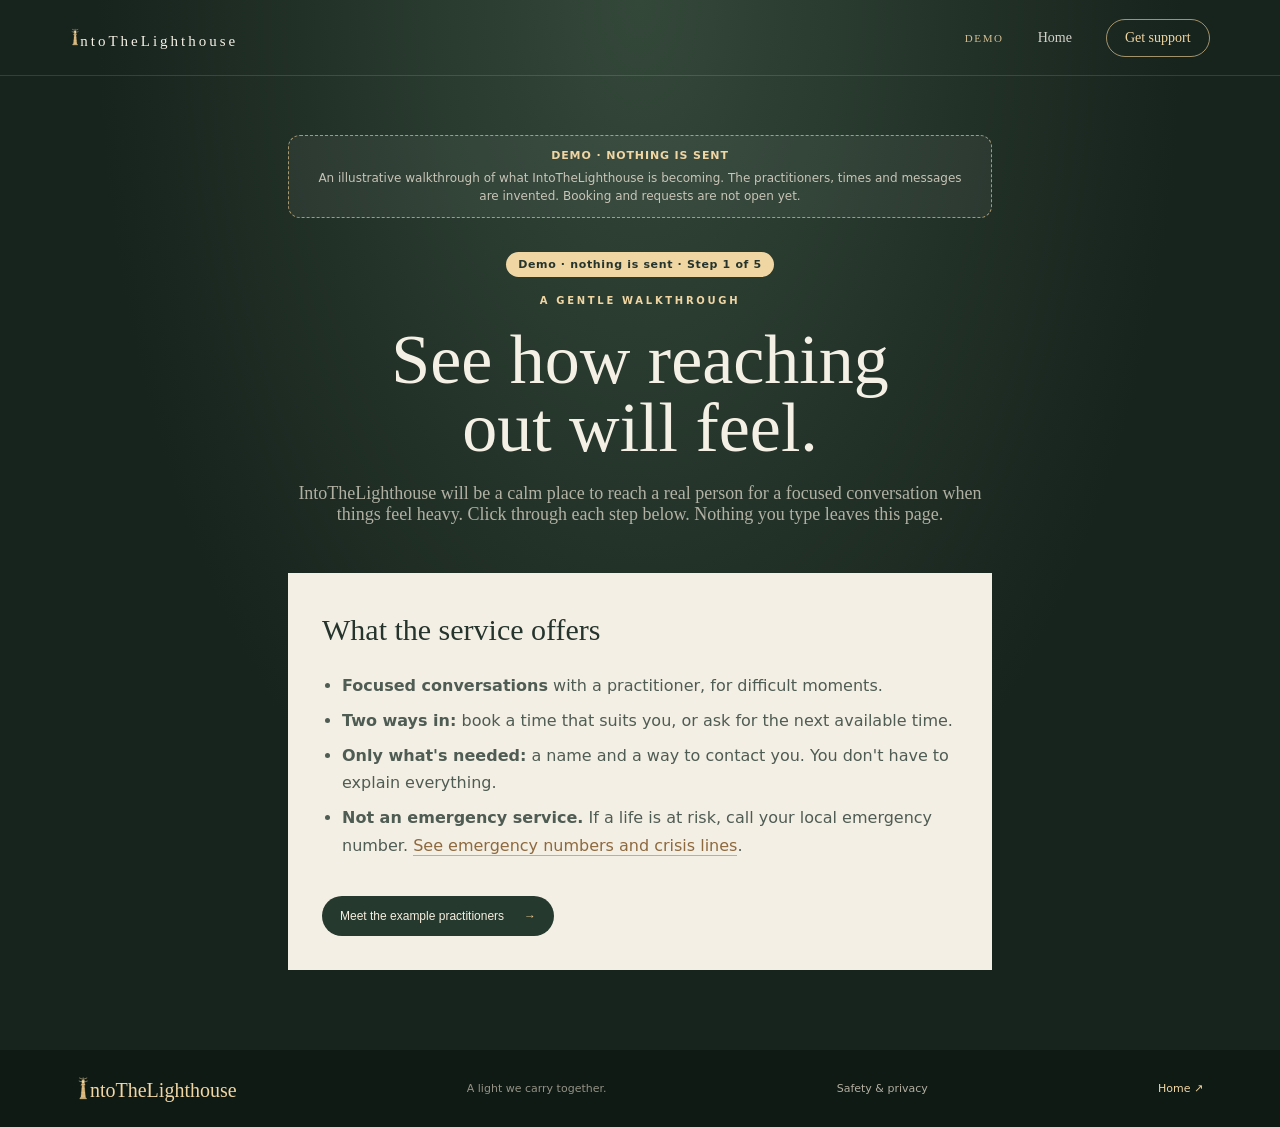
==== demo/index.html @ 725729c2 "Add clearly labelled demo walkthrough of the support journey at /demo/ A 5-step click-through (servi" ====
<!doctype html><html lang="en"><head><meta charset="utf-8"><meta name="viewport" content="width=device-width,initial-scale=1"><meta name="theme-color" content="#17231d"><meta name="robots" content="noindex, nofollow"><meta name="description" content="Demo walkthrough of the IntoTheLighthouse support journey. Fictional examples; nothing is sent."><title>Demo walkthrough — IntoTheLighthouse</title><link rel="stylesheet" href="../styles.css"><link rel="stylesheet" href="../support.css"><link rel="stylesheet" href="demo.css"></head><body class="support-page demo-page"><header class="topbar"><a class="ecosystem" href="../index.html" aria-label="IntoTheLighthouse"><span class="lighthouse-i" role="img" aria-label="I represented by a lighthouse"><svg viewBox="0 0 44 112" aria-hidden="true" focusable="false"><path class="light-rays" d="M21 8L3 1M23 8L41 1M22 5V0"/><path class="tower" d="M16 39H28L34 104H10L16 39Z"/><path class="tower-detail" d="M16 57H28M14 78H30M12 96H32"/><path class="gallery" d="M12 38H32L29 31H15L12 38Z"/><path class="lantern" d="M16 30V18H28V30M14 18H30L27 13H17L14 18Z"/><path class="lantern-glow" d="M12 21L1 17M32 21L43 17"/><path class="base" d="M7 105H37L40 110H4L7 105Z"/></svg></span><span class="brand-letters">ntoTheLighthouse</span></a><nav><a class="demo-nav-tag" href="#demo">Demo</a><a href="../index.html">Home</a><a class="active" href="../support.html">Get support</a></nav></header><main class="support-main single-panel demo-main" id="demo"><div class="demo-ribbon" role="note"><strong>Demo · nothing is sent</strong><span>An illustrative walkthrough of what IntoTheLighthouse is becoming. The practitioners, times and messages are invented. Booking and requests are not open yet.</span></div><section class="demo-step" data-step="welcome" aria-labelledby="s-welcome"><p class="demo-badge">Demo · nothing is sent · Step 1 of 5</p><p class="overline">A gentle walkthrough</p><h1 id="s-welcome">See how reaching<br>out will feel.</h1><p class="support-intro">IntoTheLighthouse will be a calm place to reach a real person for a focused conversation when things feel heavy. Click through each step below. Nothing you type leaves this page.</p><div class="setup-panel demo-card"><h2>What the service offers</h2><ul class="demo-points"><li><strong>Focused conversations</strong> with a practitioner, for difficult moments.</li><li><strong>Two ways in:</strong> book a time that suits you, or ask for the next available time.</li><li><strong>Only what's needed:</strong> a name and a way to contact you. You don't have to explain everything.</li><li><strong>Not an emergency service.</strong> If a life is at risk, call your local emergency number. <a href="../safety.html#emergency">See emergency numbers and crisis lines</a>.</li></ul><button class="choice-button" type="button" data-go="practitioners">Meet the example practitioners <span>→</span></button></div></section><section class="demo-step" data-step="practitioners" aria-labelledby="s-practitioners" hidden><p class="demo-badge">Demo · nothing is sent · Step 2 of 5</p><p class="overline">Meet the practitioners</p><h1 id="s-practitioners">Gentle people,<br>ready to listen.</h1><p class="support-intro">These are fictional examples to show how practitioners will be introduced. They are not real people.</p><div class="demo-people" id="demo-people"></div><div class="demo-nav"><button class="demo-back" type="button" data-go="welcome">← Back</button><button class="choice-button" type="button" data-go="choose">Continue <span>→</span></button></div></section><section class="demo-step" data-step="choose" aria-labelledby="s-choose" hidden><p class="demo-badge">Demo · nothing is sent · Step 3 of 5</p><p class="overline">You don't have to figure it all out</p><h1 id="s-choose">How would you like<br>to reach out?</h1><div class="choice-grid"><section class="choice-card"><span class="choice-symbol" aria-hidden="true">◷</span><p class="choice-kicker">PLAN A TIME</p><h2>Book a session</h2><p>Choose a practitioner and a time from their real availability. In this demo, the times are examples.</p><button class="choice-button" type="button" data-go="book">Try booking <span>→</span></button></section><section class="choice-card urgent"><span class="choice-symbol" aria-hidden="true">☼</span><p class="choice-kicker">NEED SUPPORT SOONER?</p><h2>Request the next available time</h2><p>Share the essentials, and the practitioners who are available will be told. In this demo, nothing is sent.</p><button class="choice-button" type="button" data-go="request">Try a request <span>→</span></button></section></div><div class="demo-nav"><button class="demo-back" type="button" data-go="practitioners">← Back</button></div></section><section class="demo-step" data-step="book" aria-labelledby="s-book" hidden><p class="demo-badge">Demo · nothing is sent · Step 4 of 5</p><p class="overline">Book a session (example)</p><h1 id="s-book">Find a time<br>to talk.</h1><form class="request-form demo-form" id="demo-book" novalidate><fieldset class="demo-fieldset"><legend>Who would you like to talk with?</legend><div class="demo-options" id="book-people"></div></fieldset><fieldset class="demo-fieldset"><legend>Example times <span>(invented for this demo)</span></legend><div class="demo-slots" id="book-slots"></div></fieldset><label for="book-name">Your first name</label><input id="book-name" autocomplete="off"><p class="form-note demo-error" id="book-error" role="alert"></p><button class="choice-button submit-button" type="submit">Preview my booking <span>→</span></button><p class="form-note">Demo · nothing is sent. When booking opens, times will come only from each practitioner's real calendar.</p></form><div class="demo-nav"><button class="demo-back" type="button" data-go="choose">← Back</button></div></section><section class="demo-step" data-step="request" aria-labelledby="s-request" hidden><p class="demo-badge">Demo · nothing is sent · Step 4 of 5</p><p class="overline">Request the earliest available support (example)</p><h1 id="s-request">You don't need<br>the perfect words.</h1><form class="request-form demo-form" id="demo-request" novalidate><label for="req-name">Your name</label><input id="req-name" autocomplete="off"><label for="req-method">How should we contact you?</label><select id="req-method"><option>Email</option><option>Phone</option></select><input id="req-contact" autocomplete="off" placeholder="An example email or phone number" aria-label="Contact detail"><label for="req-note">Anything you'd like the practitioner to know? <span>(optional)</span></label><textarea id="req-note" rows="3" placeholder="Share as much or as little as you like."></textarea><label class="consent"><input id="req-consent" type="checkbox"> I agree to be contacted about arranging a support session.</label><p class="form-note demo-error" id="req-error" role="alert"></p><button class="choice-button submit-button" type="submit">Preview my request <span>→</span></button><p class="form-note">Demo · nothing is sent. Please don't type real personal details here.</p></form><div class="demo-nav"><button class="demo-back" type="button" data-go="choose">← Back</button></div></section><section class="demo-step" data-step="done" aria-labelledby="s-done" hidden><p class="demo-badge">Demo · nothing is sent · Step 5 of 5</p><p class="overline">What would happen next</p><h1 id="s-done">Thank you for<br>reaching out.</h1><div class="setup-panel demo-card"><p class="demo-summary" id="demo-summary"></p><h2>In the real service</h2><ol class="demo-points" id="demo-next"></ol><p class="demo-sent"><strong>Demo · nothing is sent.</strong> Nothing was stored or sent, and what you typed has been cleared.</p><div class="demo-nav center"><button class="choice-button" type="button" data-restart>Start the walkthrough again <span>↺</span></button></div></div></section></main><footer><a class="footer-brand" href="../index.html" aria-label="IntoTheLighthouse"><span class="lighthouse-i" role="img" aria-label="I represented by a lighthouse"><svg viewBox="0 0 44 112" aria-hidden="true" focusable="false"><path class="light-rays" d="M21 8L3 1M23 8L41 1M22 5V0"/><path class="tower" d="M16 39H28L34 104H10L16 39Z"/><path class="tower-detail" d="M16 57H28M14 78H30M12 96H32"/><path class="gallery" d="M12 38H32L29 31H15L12 38Z"/><path class="lantern" d="M16 30V18H28V30M14 18H30L27 13H17L14 18Z"/><path class="lantern-glow" d="M12 21L1 17M32 21L43 17"/><path class="base" d="M7 105H37L40 110H4L7 105Z"/></svg></span>ntoTheLighthouse</a><span>A light we carry together.</span><a class="footer-safety" href="../safety.html">Safety &amp; privacy</a><a href="../index.html">Home ↗</a></footer><script src="demo.js"></script></body></html>
---- styles.css ----
:root{--night:#17231d;--night2:#202f27;--cream:#f5f0e5;--gold:#d9b477;--gold2:#f0d6a3;--ink:#25342d;--muted:#6d776e}*{box-sizing:border-box}html{scroll-behavior:smooth}body{margin:0;background:var(--night);color:var(--cream);font-family:"DM Sans",sans-serif}a{color:inherit;text-decoration:none}.topbar{height:76px;position:absolute;z-index:10;inset:0 0 auto;display:flex;align-items:center;justify-content:space-between;padding:0 5.5vw;border-bottom:1px solid #ffffff20}.ecosystem{display:flex;align-items:center;gap:12px;font:500 15px "Cormorant Garamond",serif;letter-spacing:.2em}.sun-mark{font-size:28px;color:var(--gold)}nav{display:flex;align-items:center;gap:34px;font:14px "Cormorant Garamond",serif}nav a{opacity:.85}nav a:hover,nav .active{color:var(--gold2);opacity:1}nav a:last-child{border:1px solid #e7c991aa;border-radius:30px;padding:10px 18px}nav a span{margin-left:8px}.hero{min-height:760px;height:100svh;max-height:980px;position:relative;display:grid;place-items:center;overflow:hidden;background:radial-gradient(ellipse at 66% 28%,#b77e4a 0,#52604d 24%,#26392e 52%,#17231d 80%)}.landscape{position:absolute;inset:0;overflow:hidden;background:linear-gradient(180deg,#6b7370 0%,#c18e62 30%,#435246 58%,#18271f 100%)}.sun{position:absolute;width:190px;height:190px;border-radius:50%;right:19%;top:13%;background:radial-gradient(circle,#fff2c7 0,#f6c879 13%,#e5a65e55 43%,transparent 72%);filter:blur(2px);box-shadow:0 0 100px 45px #efb96b55}.mountain{position:absolute;left:-5%;width:115%;height:55%;bottom:20%;clip-path:polygon(0 70%,12% 42%,20% 56%,35% 20%,47% 53%,61% 15%,72% 48%,85% 24%,100% 61%,100% 100%,0 100%)}.mountain-back{background:linear-gradient(140deg,#4e5b50,#8c795f 48%,#314338);opacity:.9}.mountain-front{bottom:12%;height:48%;clip-path:polygon(0 50%,14% 26%,28% 57%,43% 19%,56% 53%,72% 12%,87% 48%,100% 30%,100% 100%,0 100%);background:linear-gradient(150deg,#35483b,#1c3027 70%)}.mist{position:absolute;inset:43% 0 16%;background:linear-gradient(180deg,transparent,#e7d0a322 20%,#d5d0b31c 50%,transparent);filter:blur(18px)}.forest{position:absolute;bottom:0;left:0;right:0;height:29%;background:linear-gradient(0deg,#111d17 0%,#1c3024dd 62%,transparent);clip-path:polygon(0 33%,3% 10%,5% 40%,8% 4%,11% 42%,14% 13%,18% 44%,21% 6%,24% 42%,27% 16%,31% 45%,35% 8%,39% 40%,43% 15%,47% 48%,52% 8%,56% 43%,60% 11%,64% 48%,69% 5%,73% 40%,77% 12%,81% 45%,85% 6%,89% 43%,93% 14%,97% 42%,100% 10%,100% 100%,0 100%)}.hero-shade{position:absolute;inset:0;background:linear-gradient(90deg,#121d19b8,#17231d65 48%,#17231d36),linear-gradient(0deg,#111d17 0%,transparent 28%,#17231d22 100%)}.hero-content{position:relative;z-index:2;text-align:center;width:min(700px,88vw);padding:100px 0 70px}.hope-emblem{height:110px;display:flex;align-items:center;justify-content:center;position:relative;color:var(--gold2);margin-bottom:6px}.emblem-rays{font-size:80px;text-shadow:0 0 28px #f8d69b}.emblem-hands{position:absolute;top:58px;font-size:68px;transform:rotate(180deg);font-family:serif;text-shadow:0 0 20px #f8d69b}.overline{text-transform:uppercase;letter-spacing:.27em;font-size:10px;color:var(--gold2);font-weight:600}.hero h1{font:500 clamp(64px,10vw,112px)/.9 "Cormorant Garamond",serif;letter-spacing:.09em;margin:18px 0 10px;text-shadow:0 3px 30px #1118}.tagline{font:italic clamp(18px,2.6vw,27px) "Cormorant Garamond",serif;color:#f2e8d4;margin:0}.ornament{display:flex;align-items:center;justify-content:center;gap:13px;color:var(--gold2);margin:22px auto;font-size:19px}.ornament span{height:1px;width:110px;background:linear-gradient(90deg,transparent,var(--gold))}.ornament span:last-child{transform:rotate(180deg)}.intro{max-width:480px;margin:0 auto;color:#f7f1e7e8;font:16px/1.8 "Cormorant Garamond",serif}.primary-button{display:inline-flex;align-items:center;gap:28px;margin-top:27px;padding:15px 30px;border:1px solid #ffe0a3;border-radius:40px;background:linear-gradient(120deg,#d79a4c,#a86b2d);box-shadow:0 0 28px #e5a84d88,inset 0 1px #fff8;color:#fff9ed;font:600 15px "Cormorant Garamond",serif;transition:transform .2s,box-shadow .2s}.primary-button:hover{transform:translateY(-2px);box-shadow:0 0 38px #e5a84dbb}.primary-button span{font-family:sans-serif}.gentle-note{margin:16px 0 0;color:#eee5d1a8;font:italic 13px "Cormorant Garamond",serif}.hero-foot{position:absolute;bottom:25px;left:5.5vw;right:5.5vw;display:flex;justify-content:space-between;color:#f2e8d477;font-size:8px;letter-spacing:.25em}.essentials{background:var(--night);display:grid;grid-template-columns:repeat(4,1fr);padding:58px 7vw 68px;gap:32px}.principle{text-align:center;padding:0 16px;border-right:1px solid #e4c58b38}.principle:last-child{border:0}.principle-icon{color:var(--gold);font-size:30px}.principle h2{font:500 15px "Cormorant Garamond",serif;letter-spacing:.14em;text-transform:uppercase;margin:12px 0}.principle p{font:14px/1.6 "Cormorant Garamond",serif;color:#e9e3d4b8;max-width:230px;margin:auto}.closing{text-align:center;background:linear-gradient(180deg,#f0ebdf,#e7e0d1);color:var(--ink);padding:90px 20px 100px}.closing .overline{color:#9c7847}.closing h2{font:500 clamp(38px,5vw,60px)/1.05 "Cormorant Garamond",serif;margin:18px 0 26px}.text-link{display:inline-block;color:#8d693e;border-bottom:1px solid #b18a56;padding:0 0 9px;font:600 13px "DM Sans",sans-serif}.text-link span{margin-left:14px}footer{display:flex;align-items:center;justify-content:space-between;padding:27px 6vw;background:#101a15;color:#d8d0c0a8;font-size:11px}footer .footer-brand{font:500 20px "Cormorant Garamond",serif;letter-spacing:.18em;color:var(--gold2)}footer a:last-child{color:var(--gold2)}@media(max-width:700px){.topbar{height:68px;padding:0 5vw}.ecosystem{font-size:12px}nav{gap:14px;font-size:12px}nav a:nth-child(2){display:none}nav a:last-child{padding:9px 13px}.hero{min-height:720px}.hero-content{padding-top:95px}.hero h1{font-size:68px}.tagline{font-size:19px}.intro{font-size:15px;max-width:360px}.hero-foot{font-size:7px;letter-spacing:.13em;bottom:17px}.hero-foot span:last-child{display:none}.essentials{grid-template-columns:repeat(2,1fr);padding:42px 5vw;gap:30px 10px}.principle{border:0;padding:0 8px}.principle:nth-child(odd){border-right:1px solid #e4c58b38}.principle p{font-size:13px}footer{gap:14px;flex-wrap:wrap}footer>span{order:3;width:100%}}@media(prefers-reduced-motion:reduce){html{scroll-behavior:auto}*{transition:none!important}}
/* The "I" of IntoTheLighthouse is a lighthouse: the letter becomes the brand's beacon. */
.itl-wordmark{display:flex;align-items:center;justify-content:center;gap:.015em;white-space:nowrap}
/* "IntoTheLighthouse" is longer than the old wordmark: scale it to fit the hero on every screen width. */
.hero .itl-wordmark{font-size:clamp(30px,9.4vw,76px)}
.lighthouse-i{display:inline-flex;align-items:center;justify-content:center;width:.36em;height:1.02em;margin:0 .025em;vertical-align:middle;transform:translateY(-.025em)}
.lighthouse-i svg{display:block;width:100%;height:100%;overflow:visible}
.lighthouse-i .tower{fill:#d9b477;stroke:#f0d6a3;stroke-width:1.2}
.lighthouse-i .tower-detail,.lighthouse-i .gallery,.lighthouse-i .lantern,.lighthouse-i .base{fill:none;stroke:#f0d6a3;stroke-width:1.8;stroke-linecap:round;stroke-linejoin:round}
.lighthouse-i .gallery,.lighthouse-i .base{fill:#d9b477}
.lighthouse-i .light-rays,.lighthouse-i .lantern-glow{fill:none;stroke:#f0d6a3;stroke-width:1.5;stroke-linecap:round;filter:drop-shadow(0 0 3px #f0d6a3)}
.lighthouse-i .lantern{fill:#f5d99f}
.footer-brand .lighthouse-i{height:1.2em;width:.4em}
@media(max-width:700px){.hero .itl-wordmark{font-size:9.4vw}.lighthouse-i{width:.36em}}

/* Compact header wordmark: lighthouse I slightly taller, with its base aligned to the lettering. */
.ecosystem{align-items:flex-end;gap:.015em;line-height:1}
.ecosystem .lighthouse-i{width:.42em;height:1.55em;margin:0 .015em -.015em;flex:0 0 auto}
.ecosystem .lighthouse-i svg{width:100%;height:100%;overflow:visible}

/* Unified IntoTheLighthouse header symbol across every page: balanced spacing around the lighthouse I. */
.ecosystem{gap:0;letter-spacing:0;align-items:flex-end;line-height:1}
.ecosystem .brand-letters{letter-spacing:.2em}
.ecosystem .lighthouse-i{width:.42em;height:1.55em;margin:0 .12em -.015em;flex:0 0 auto}
.ecosystem .lighthouse-i svg{display:block;width:100%;height:100%;overflow:visible}
@media(max-width:700px){.ecosystem .lighthouse-i{height:1.55em;width:.42em;margin-left:.12em;margin-right:.12em}}


/* A calm, expandable explanation of the IntoTheLighthouse connection experience. */
.what-to-expect{background:linear-gradient(180deg,#203128 0%,#19271f 100%);padding:76px 8vw 82px;text-align:center;border-top:1px solid #d9b47718;border-bottom:1px solid #d9b47718}
.what-to-expect>.overline{margin:0 0 12px}
.what-to-expect>h2{font:500 clamp(34px,4.5vw,48px)/1.08 "Cormorant Garamond",serif;color:var(--cream);margin:0 0 30px}
.connection-accordion{max-width:900px;margin:0 auto;text-align:left;border:1px solid #d9b47755;border-radius:18px;background:linear-gradient(120deg,#f5f0e509,#d9b47708);box-shadow:0 18px 55px #08120d35;overflow:hidden;transition:border-color .25s,background .25s}
.connection-accordion[open]{border-color:#d9b4779c;background:linear-gradient(120deg,#f5f0e510,#d9b4770d)}
.connection-accordion summary{list-style:none;cursor:pointer;display:flex;align-items:center;gap:20px;padding:23px 26px;min-height:94px;outline:none}
.connection-accordion summary::-webkit-details-marker{display:none}
.connection-accordion summary:focus-visible{outline:2px solid var(--gold2);outline-offset:-5px;border-radius:16px}
.accordion-symbol{width:44px;height:44px;flex:0 0 44px;border:1px solid #d9b47770;border-radius:50%;display:grid;place-items:center;color:var(--gold2);font-size:22px;background:#d9b47710}
.accordion-label{display:grid;gap:5px;flex:1}
.accordion-label strong{font:500 22px "Cormorant Garamond",serif;color:#f4ead7}
.accordion-label small{font:12px/1.5 "DM Sans",sans-serif;color:#e9e3d4a8}
.accordion-toggle{width:34px;height:34px;flex:0 0 34px;border:1px solid #d9b47765;border-radius:50%;display:grid;place-items:center;position:relative;transition:transform .3s,background .3s}
.accordion-toggle span{position:absolute;width:12px;height:1px;background:var(--gold2);transition:transform .3s}
.accordion-toggle span:last-child{transform:rotate(90deg)}
.connection-accordion[open] .accordion-toggle{transform:rotate(180deg);background:#d9b47718}
.connection-accordion[open] .accordion-toggle span:last-child{transform:rotate(0)}
.accordion-content{padding:0 27px 26px;animation:accordion-reveal .35s ease both}
@keyframes accordion-reveal{from{opacity:0;transform:translateY(-7px)}to{opacity:1;transform:translateY(0)}}
.expect-grid{display:grid;grid-template-columns:repeat(3,minmax(0,1fr));gap:0;border-top:1px solid #d9b47735;padding-top:26px}
.expect-grid>div{padding:8px 24px 12px;border-right:1px solid #d9b47730}
.expect-grid>div:first-child{padding-left:0}
.expect-grid>div:last-child{border:0;padding-right:0}
.expect-grid>div>span{font:italic 19px "Cormorant Garamond",serif;color:var(--gold)}
.expect-grid h3{font:500 21px/1.1 "Cormorant Garamond",serif;color:#f1e6d2;margin:13px 0 9px}
.expect-grid p{font:13px/1.75 "DM Sans",sans-serif;color:#e9e3d4b8;margin:0}
.expect-note{max-width:690px;margin:23px auto 0;padding:15px 18px;border-left:2px solid #d9b47780;background:#d9b4770a;text-align:left;color:#e9e3d49c;font:12px/1.7 "DM Sans",sans-serif}
@media(max-width:700px){.what-to-expect{padding:58px 5vw 62px}.what-to-expect>h2{margin-bottom:23px}.connection-accordion summary{gap:13px;padding:18px 16px;min-height:84px}.accordion-symbol{width:38px;height:38px;flex-basis:38px}.accordion-label strong{font-size:19px}.accordion-label small{font-size:11px}.accordion-content{padding:0 17px 19px}.expect-grid{grid-template-columns:1fr;gap:0;padding-top:13px}.expect-grid>div,.expect-grid>div:first-child,.expect-grid>div:last-child{padding:17px 2px;border-right:0;border-bottom:1px solid #d9b47730}.expect-grid>div:last-child{border-bottom:0}.expect-grid h3{margin:7px 0}.expect-note{margin-top:14px;padding:12px;font-size:11px}}
@media(prefers-reduced-motion:reduce){.connection-accordion,.accordion-toggle,.accordion-toggle span{transition:none}.accordion-content{animation:none}}


/* A quieter, human-first practitioner introduction. */
.practitioner-directory{background:#f1ecdf;color:#25342d;padding:78px 8vw 62px}
.practitioner-profile{max-width:980px;margin:0 auto;display:grid;grid-template-columns:minmax(0,1.03fr) minmax(280px,.97fr);align-items:center;gap:clamp(34px,6vw,76px)}
.practitioner-gallery{min-width:0}
.gallery-frame{position:relative;aspect-ratio:4/4.5;max-height:520px;overflow:hidden;border-radius:4px 90px 4px 4px;background:#d9d2c2;box-shadow:0 18px 50px #27382c1c}
.gallery-image{position:absolute;inset:0;width:100%;height:100%;object-fit:cover;object-position:center 38%;opacity:0;transform:scale(1.025);transition:opacity .55s ease,transform 1.1s ease}
.gallery-image.is-active{opacity:1;transform:scale(1)}
.gallery-arrow{position:absolute;top:50%;transform:translateY(-50%);width:38px;height:38px;border:1px solid #fff9;background:#17231d75;color:#fff;border-radius:50%;font:28px/1 "Cormorant Garamond",serif;display:grid;place-items:center;cursor:pointer;backdrop-filter:blur(8px);transition:background .2s}
.gallery-arrow:hover{background:#17231dd9}
.gallery-prev{left:14px}.gallery-next{right:14px}
.gallery-dots{position:absolute;left:0;right:0;bottom:17px;display:flex;justify-content:center;gap:8px}
.gallery-dot{width:7px;height:7px;padding:0;border:1px solid #fff;background:#ffffff70;border-radius:50%;cursor:pointer;transition:width .25s,background .25s}
.gallery-dot.is-active{width:22px;border-radius:8px;background:#fff}
.practitioner-intro{padding:10px 0}
.practitioner-intro .overline{color:#9b784b;margin:0 0 12px}
.practitioner-intro h2{font:500 clamp(38px,4.5vw,54px)/1 "Cormorant Garamond",serif;color:#25342d;margin:0 0 8px}
.practitioner-caption{font:italic 18px "Cormorant Garamond",serif;color:#9b784b;margin:0 0 24px}
.practitioner-intro .practitioner-bio{max-width:390px;font:15px/1.85 "DM Sans",sans-serif;color:#58645b;margin:0 0 27px}
.practitioner-intro .profile-book-button{display:inline-flex;align-items:center;gap:24px;padding:13px 22px;border-radius:30px;background:#263b30;color:#f8f1e4;font:600 13px "DM Sans",sans-serif;transition:background .2s,transform .2s}
.practitioner-intro .profile-book-button:hover{background:#3b5746;transform:translateY(-2px)}
.practitioner-intro .profile-link{display:block;width:max-content;margin-top:17px;color:#8b704b;font:13px "DM Sans",sans-serif;border-bottom:1px solid #bda77e;padding-bottom:5px}
.practitioner-intro .profile-link span{margin-left:8px}
.practitioner-directory .directory-next{max-width:980px;margin:36px auto 0;padding:20px 0 0;border-top:1px solid #25342d20;display:flex;align-items:center;justify-content:space-between;gap:20px}
.practitioner-directory .directory-next p{margin:0;color:#72796f;font:italic 17px "Cormorant Garamond",serif}
.practitioner-directory .next-button{display:inline-flex;align-items:center;gap:12px;padding:10px 0;color:#536b5a;font:600 12px "DM Sans",sans-serif;border-bottom:1px solid #a9b09f}
@media(max-width:720px){.practitioner-directory{padding:56px 6vw 44px}.practitioner-profile{grid-template-columns:1fr;gap:25px;max-width:480px}.gallery-frame{aspect-ratio:4/4.1;max-height:470px;border-top-right-radius:68px}.practitioner-intro{padding:0 2px}.practitioner-intro h2{font-size:43px}.practitioner-intro .practitioner-bio{font-size:14px;margin-bottom:22px}.practitioner-directory .directory-next{max-width:480px;margin-top:29px;align-items:flex-start;flex-direction:column;gap:10px}.practitioner-directory .directory-next p{font-size:16px}}
@media(prefers-reduced-motion:reduce){.gallery-image,.gallery-arrow,.gallery-dot{transition:none}}

/* Footer wordmark: balance the lighthouse between HOPE and UM. */
footer .footer-brand{
  display:inline-flex;
  align-items:flex-end;
  gap:0;
  letter-spacing:0;
  line-height:1;
  white-space:nowrap;
}
footer .footer-brand .lighthouse-i{
  width:.42em;
  height:1.2em;
  margin:0 .12em -.02em;
  flex:0 0 auto;
}
footer .footer-brand .lighthouse-i svg{
  display:block;
  width:100%;
  height:100%;
}

/* Footer link to the Safety, care and privacy page (on every page). */
footer .footer-safety{color:#d8d0c0d0}
footer .footer-safety:hover{color:var(--gold2)}
---- support.css ----
.support-page{min-height:100vh;background:radial-gradient(ellipse at 50% 0%,#34483a,#17231d 60%)}.support-main{max-width:1000px;margin:auto;padding:135px 28px 80px;min-height:calc(100vh - 130px)}.back-link{display:inline-block;color:#e5d6b7a8;font-size:12px;margin-bottom:52px}.support-main>.overline{text-align:center}.support-main>h1{text-align:center;font:500 clamp(44px,7vw,76px)/.98 "Cormorant Garamond",serif;margin:20px 0}.support-intro{text-align:center;color:#e9e2d3b8;font:18px "Cormorant Garamond",serif;margin-bottom:48px}.choice-grid{display:grid;grid-template-columns:1fr 1fr;gap:22px}.choice-card{background:#f4efe4;color:#25342d;padding:34px;min-height:340px;display:flex;flex-direction:column;align-items:flex-start;border:1px solid #e4c58b66}.choice-card.urgent{background:#e8e0d0}.choice-symbol{font-size:30px;color:#a27a43}.choice-kicker{font-size:9px;letter-spacing:.2em;color:#99774b;margin:17px 0 8px}.choice-card h2{font:500 32px "Cormorant Garamond",serif;margin:0 0 12px}.choice-card>p:not(.choice-kicker){font:15px/1.7 "Cormorant Garamond",serif;color:#68736a;margin:0 0 25px}.choice-button{margin-top:auto;display:inline-flex;gap:20px;align-items:center;background:#26392e;color:#f6efdf;padding:13px 18px;border:0;border-radius:30px;font-size:12px;cursor:pointer}.choice-button span{color:#e6c58d}.safety-note{max-width:740px;margin:35px auto 0;text-align:center;color:#e9e2d39c;font-size:11px;line-height:1.7}.safety-note strong{color:#e9d2a7}.single-panel{max-width:760px}.setup-panel{background:#f4efe4;color:#25342d;padding:34px;text-align:center}.setup-panel h2{font:500 30px "Cormorant Garamond",serif}.setup-panel p{color:#68736a;line-height:1.7}.setup-panel .choice-button{margin-top:15px}.request-form{background:#f4efe4;color:#25342d;padding:32px;display:flex;flex-direction:column;gap:10px}.request-form label{font-size:12px;font-weight:600;margin-top:8px}.request-form label span{font-weight:400;color:#849087}.request-form input:not([type=checkbox]),.request-form select,.request-form textarea{width:100%;border:1px solid #d8d2c5;background:#fffdf8;padding:12px;font:14px "DM Sans",sans-serif;color:#25342d;border-radius:2px}.request-form textarea{resize:vertical}.request-form .consent{display:flex;align-items:flex-start;gap:9px;font-weight:400;line-height:1.5}.submit-button{align-self:flex-start;margin-top:10px;font-family:inherit}.form-note{font-size:11px;line-height:1.6;color:#758078;margin:8px 0 0}.form-warning{color:#8c4e34;font-weight:600}@media(max-width:650px){.support-main{padding:110px 20px 55px}.back-link{margin-bottom:38px}.choice-grid{grid-template-columns:1fr}.choice-card{min-height:300px;padding:28px}.support-intro{font-size:16px}.request-form{padding:22px}}
/* Human introduction and clear expectations */
.practitioner-section{display:grid;grid-template-columns:1.25fr .75fr;gap:8vw;align-items:center;padding:100px max(7vw,24px);background:#f2ecdf;color:#26372e}
.practitioner-copy{max-width:680px}
.practitioner-copy .overline,.what-to-expect .overline{color:#987448}
.practitioner-copy h2,.what-to-expect h2{font:500 clamp(38px,5vw,58px)/1.05 "Cormorant Garamond",serif;margin:18px 0 24px}
.practitioner-copy p:not(.overline){font:17px/1.8 "Cormorant Garamond",serif;color:#59665d}
.practitioner-copy .text-link{margin-top:14px}
.practitioner-aside{min-height:300px;padding:42px;display:flex;flex-direction:column;justify-content:center;text-align:center;background:linear-gradient(145deg,#dcd2bd,#e9e1d1);border:1px solid #c8b58e}
.aside-mark{font:44px "Cormorant Garamond",serif;color:#a27a43}
.aside-quote{font:italic 29px/1.35 "Cormorant Garamond",serif;color:#35463b}
.aside-caption{font-size:9px;letter-spacing:.2em;color:#8a704d}
.what-to-expect{padding:88px 7vw 92px;background:#1d2c23;color:#f4eee2;text-align:center}
.what-to-expect h2{margin-bottom:48px}
.expect-grid{display:grid;grid-template-columns:repeat(3,1fr);gap:38px;text-align:left;max-width:1120px;margin:auto}
.expect-grid>div{border-top:1px solid #d8b77c66;padding-top:20px}
.expect-grid span{font-size:11px;color:#d9b477;letter-spacing:.15em}
.expect-grid h3{font:500 25px "Cormorant Garamond",serif;margin:15px 0 10px}
.expect-grid p,.expect-note{font:15px/1.7 "Cormorant Garamond",serif;color:#e8e0d0b8}
.expect-note{max-width:760px;margin:42px auto 0;font-size:13px}
.support-reassurance{display:flex;align-items:center;gap:18px;max-width:760px;margin:30px auto 0;padding:20px 24px;border:1px solid #d9b47755;background:#ffffff09;color:#e9e2d3c9}
.support-reassurance>span{font-size:25px;color:#d9b477}
.support-reassurance p{font:15px/1.65 "Cormorant Garamond",serif;margin:0}
.support-reassurance strong{color:#f0d6a3;font-weight:600}
@media(max-width:700px){.practitioner-section{grid-template-columns:1fr;padding:66px 7vw;gap:30px}.practitioner-aside{min-height:220px;padding:28px}.aside-quote{font-size:25px}.what-to-expect{padding:65px 7vw}.expect-grid{grid-template-columns:1fr;gap:24px}.expect-grid>div{padding-top:15px}}

/* Simple practitioner directory */
.practitioner-directory{background:#f2ecdf;color:#26372e;padding:88px max(7vw,24px) 76px}
.directory-heading{text-align:center;max-width:650px;margin:0 auto 42px}
.directory-heading .overline{color:#987448}
.directory-heading h2{font:500 clamp(38px,5vw,56px)/1.04 "Cormorant Garamond",serif;margin:17px 0}
.directory-heading>p:last-child{font:17px/1.65 "Cormorant Garamond",serif;color:#657067;margin:0}
.practitioner-list{max-width:940px;margin:0 auto}
.practitioner-card{display:grid;grid-template-columns:88px minmax(0,1fr) auto;gap:25px;align-items:center;padding:28px 30px;background:#fbf8f0;border:1px solid #ded5c3}
.practitioner-avatar{width:78px;height:78px;border-radius:50%;display:grid;place-items:center;background:#d9c9aa;color:#39483d;font:500 27px "Cormorant Garamond",serif;border:1px solid #c7b58e}
.practitioner-name-row{display:flex;align-items:center;gap:12px;flex-wrap:wrap}
.practitioner-name-row h3{font:500 27px "Cormorant Garamond",serif;margin:0}
.practitioner-status{font-size:9px;letter-spacing:.1em;text-transform:uppercase;color:#8b7049;border:1px solid #d8c7a5;padding:5px 8px}
.practitioner-role{font-size:10px;letter-spacing:.08em;text-transform:uppercase;color:#8b785b;margin:8px 0}
.practitioner-bio{font:15px/1.55 "Cormorant Garamond",serif;color:#68736a;margin:0 0 8px;max-width:570px}
.profile-link{font-size:11px;color:#8d693e;border-bottom:1px solid #c9ad7d;padding-bottom:3px}
.profile-link span{margin-left:7px}
.practitioner-actions{align-self:center}
.profile-book-button,.next-button{display:inline-flex;align-items:center;justify-content:center;gap:15px;background:#26392e;color:#f6efdf;padding:13px 17px;border-radius:28px;font-size:11px;white-space:nowrap}
.profile-book-button span,.next-button span{color:#e6c58d}
.directory-next{max-width:940px;margin:16px auto 0;padding:20px 24px;background:#e7dfd0;display:flex;align-items:center;justify-content:space-between;gap:20px}
.directory-next>div{display:flex;align-items:center;gap:14px}
.next-icon{font-size:26px;color:#a27a43}
.directory-next h3{font:500 20px "Cormorant Garamond",serif;margin:0 0 3px}
.directory-next p{font:13px "Cormorant Garamond",serif;color:#68736a;margin:0}
.directory-note{max-width:940px;margin:19px auto 0;text-align:center;font-size:10px;line-height:1.6;color:#777e73}
@media(max-width:760px){.practitioner-directory{padding:65px 6vw}.practitioner-card{grid-template-columns:62px minmax(0,1fr);gap:16px;padding:20px}.practitioner-avatar{width:58px;height:58px;font-size:22px}.practitioner-name-row h3{font-size:23px}.practitioner-actions{grid-column:1/-1}.profile-book-button{width:100%}.directory-next{align-items:stretch;flex-direction:column;padding:20px}.next-button{width:100%}}

/* Safety, care and privacy page: calm cream cards, same palette as the support pages. */
.safety-contents{display:flex;flex-wrap:wrap;justify-content:center;gap:8px 10px;margin:0 auto 34px;font:13px "DM Sans",sans-serif}
.safety-contents a{display:inline-block!important;opacity:1;border:1px solid #e7c99166;border-radius:30px;padding:8px 14px;color:#e9e2d3d0}
.safety-contents a:hover{color:#f0d6a3;border-color:#e7c991}
.safety-contents a:last-child{padding:8px 14px}
.safety-card{background:#f4efe4;color:#25342d;padding:32px 34px;margin-bottom:18px;border:1px solid #e4c58b66;scroll-margin-top:24px}
.safety-card.urgent-card{background:#e8e0d0;border-color:#c99a5a}
.safety-card h2{font:500 30px/1.15 "Cormorant Garamond",serif;margin:12px 0 12px}
.safety-card p{font:17px/1.7 "Cormorant Garamond",serif;color:#4f5c53;margin:0 0 12px}
.safety-card p:last-child{margin-bottom:0}
.safety-card strong{color:#25342d}
.safety-card a,.safety-note a,.form-note a,.request-form .consent a{color:#8d693e;border-bottom:1px solid #c9ad7d}
.safety-note a{color:#f0d6a3;border-color:#f0d6a377}
.resource-list{list-style:none;margin:18px 0 0;padding:0;border-top:1px solid #d8cdb7}
.resource-list li{display:flex;justify-content:space-between;align-items:baseline;gap:18px;padding:12px 0;border-bottom:1px solid #d8cdb7;font-size:14px}
.resource-list li strong{font-weight:600;flex:0 0 auto}
.resource-list li span{text-align:right;color:#3c4a41}
@media(max-width:650px){.safety-card{padding:24px 22px}.safety-card h2{font-size:26px}.resource-list li{flex-direction:column;gap:3px}.resource-list li span{text-align:left}}
.resource-subhead{font:600 11px "DM Sans",sans-serif;letter-spacing:.14em;text-transform:uppercase;color:#99774b;margin:26px 0 0}
/* Safety sections as calm dropdowns: tap a heading to open it. Emergency help starts open. */
details.safety-card{padding:0}
.safety-card summary{list-style:none;cursor:pointer;display:flex;align-items:center;gap:16px;padding:24px 30px}
.safety-card summary::-webkit-details-marker{display:none}
.safety-card summary:focus-visible{outline:2px solid #a27a43;outline-offset:-4px}
.safety-card summary .choice-symbol{font-size:24px;flex:0 0 auto}
.safety-card summary h2{margin:0;flex:1}
.safety-toggle{flex:0 0 auto;width:34px;height:34px;display:grid;place-items:center;border:1px solid #c9ad7d;border-radius:50%;color:#8d693e;font-size:16px;line-height:1}
.safety-card[open] .safety-toggle{transform:rotate(180deg);background:#d9b47722}
.safety-body{padding:0 30px 28px}
@media(max-width:650px){.safety-card summary{padding:20px 20px;gap:12px}.safety-card summary h2{font-size:23px}.safety-body{padding:0 20px 22px}}
@media(prefers-reduced-motion:no-preference){.safety-toggle{transition:transform .2s}}

/* Practitioner desk: sign-in, one-tap availability, recent requests. */
.practitioner-panel{margin-bottom:18px}
#signed-in{display:flex;flex-direction:column;gap:18px;align-items:center}
#signed-in[hidden],.practitioner-panel[hidden]{display:none}
#signed-in>.setup-panel{width:100%}
.practitioner-signin{background:none;padding:0;text-align:left;max-width:420px;margin:18px auto 0}
.availability-toggle{display:inline-flex;align-items:center;gap:14px;margin:8px auto 4px;padding:18px 34px;border-radius:40px;border:2px solid #b7a27e;background:#fffdf8;color:#4f5c53;font:600 20px "Cormorant Garamond",serif;cursor:pointer;min-width:250px;justify-content:center}
.availability-toggle[aria-pressed="true"]{background:#26392e;border-color:#26392e;color:#f6efdf}
.availability-toggle:focus-visible{outline:3px solid #a27a43;outline-offset:3px}
.availability-toggle:disabled{opacity:.6;cursor:wait}
.availability-dot{width:14px;height:14px;border-radius:50%;background:#b7a27e}
.availability-toggle[aria-pressed="true"] .availability-dot{background:#9fd39a;box-shadow:0 0 10px #9fd39a}
.availability-help{font-size:13px}
.request-list{list-style:none;margin:16px 0 0;padding:0;text-align:left}
.request-list li{border-top:1px solid #d8cdb7;padding:14px 0}
.request-list .request-meta{font-size:11px;letter-spacing:.06em;color:#8b785b;text-transform:uppercase}
.request-list .request-who{font:600 18px "Cormorant Garamond",serif;margin:4px 0}
.request-list .request-note{white-space:pre-wrap;font:16px/1.6 "Cormorant Garamond",serif;color:#4f5c53;margin:6px 0 0}
.sign-out{margin:4px auto 0}
.form-trap{position:absolute;left:-10000px;width:1px;height:1px;overflow:hidden}
---- demo/demo.css ----
/* Demo walkthrough. No web fonts are loaded here (no network calls), so give local fallbacks. */
.demo-page{font-family:"DM Sans",system-ui,-apple-system,"Segoe UI",sans-serif}
.demo-page h1,.demo-page h2,.demo-page .support-intro,.demo-page nav{font-family:"Cormorant Garamond",Georgia,"Times New Roman",serif}
.demo-ribbon{display:flex;flex-direction:column;gap:4px;align-items:center;text-align:center;margin:0 auto 34px;max-width:720px;padding:12px 18px;border:1px dashed #e7c991aa;border-radius:12px;background:#ffffff0d;color:#e9e2d3d0;font-size:12px;line-height:1.5}
.demo-ribbon strong{color:#f0d6a3;letter-spacing:.08em;text-transform:uppercase;font-size:11px}
.demo-badge{display:table;margin:0 auto 18px;padding:6px 12px;border-radius:30px;background:#f0d6a3;color:#25342d;font-size:11px;font-weight:600;letter-spacing:.06em}
.demo-nav-tag{color:#f0d6a3!important;font-size:11px;letter-spacing:.15em;text-transform:uppercase}
.demo-step h1:focus{outline:none}
.demo-card{text-align:left}
.demo-card h2{margin-top:6px}
.demo-points{padding-left:20px;color:#4f5c53;line-height:1.7;margin:0 0 22px}
.demo-points li{margin-bottom:8px}
.demo-points a{color:#8d693e;border-bottom:1px solid #c9ad7d}
.demo-people{display:grid;gap:16px;margin-bottom:24px}
.demo-person{display:grid;grid-template-columns:72px 1fr;gap:20px;align-items:start;background:#f4efe4;color:#25342d;padding:24px;border:1px solid #e4c58b66}
.demo-avatar{width:72px;height:72px;border-radius:50%;display:grid;place-items:center;font:500 24px "Cormorant Garamond",Georgia,serif;color:#39483d;border:1px solid #c7b58e}
.demo-person h2{font:500 26px "Cormorant Garamond",Georgia,serif;margin:2px 0 4px}
.demo-fictional{margin:0;font-size:9px;letter-spacing:.18em;text-transform:uppercase;color:#99774b}
.demo-focus{margin:0 0 8px;font-size:12px;color:#8b785b}
.demo-bio{margin:0 0 10px;font:16px/1.6 "Cormorant Garamond",Georgia,serif;color:#4f5c53}
.demo-status{display:inline-block;margin:0;font-size:11px;padding:5px 10px;border-radius:20px;border:1px solid #d8c7a5;color:#6d6250}
.demo-status.is-available{background:#26392e;color:#f6efdf;border-color:#26392e}
.demo-nav{display:flex;justify-content:space-between;align-items:center;gap:12px;margin-top:22px}
.demo-nav.center{justify-content:center}
.demo-back{background:none;border:0;color:#e5d6b7d0;font:12px "DM Sans",system-ui,sans-serif;cursor:pointer;padding:10px 0}
.demo-card .demo-back{color:#8d693e}
.demo-fieldset{border:0;padding:0;margin:4px 0 6px}
.demo-fieldset legend{font-size:12px;font-weight:600;margin-bottom:8px}
.demo-fieldset legend span{font-weight:400;color:#849087}
.demo-options{display:flex;flex-wrap:wrap;gap:10px}
.demo-option{display:flex;align-items:center;gap:6px;font-weight:400!important;margin:0!important;padding:8px 12px;border:1px solid #d8d2c5;background:#fffdf8;border-radius:24px;cursor:pointer}
.demo-slots{display:flex;flex-wrap:wrap;gap:8px}
.demo-slot{padding:10px 14px;border:1px solid #c9ad7d;background:#fffdf8;color:#25342d;border-radius:8px;font:13px "DM Sans",system-ui,sans-serif;cursor:pointer}
.demo-slot[aria-pressed="true"]{background:#26392e;color:#f6efdf;border-color:#26392e}
.demo-hint{font-size:12px;color:#849087;margin:0}
.demo-error{color:#8c4e34;font-weight:600;min-height:1em}
.demo-summary{font:20px/1.5 "Cormorant Garamond",Georgia,serif;color:#25342d;margin:0 0 12px}
.demo-sent{font-size:13px;color:#4f5c53;border-top:1px solid #d8cdb7;padding-top:14px}
@media(max-width:650px){.demo-person{grid-template-columns:52px 1fr;gap:14px;padding:18px}.demo-avatar{width:52px;height:52px;font-size:19px}.demo-ribbon{font-size:11px}}
.demo-step>.overline{text-align:center}
.demo-step>h1{text-align:center;font:500 clamp(40px,7vw,70px)/.98 "Cormorant Garamond",Georgia,serif;margin:20px 0}
.request-form .demo-option input[type=radio]{width:auto;padding:0;margin:0;border:0}
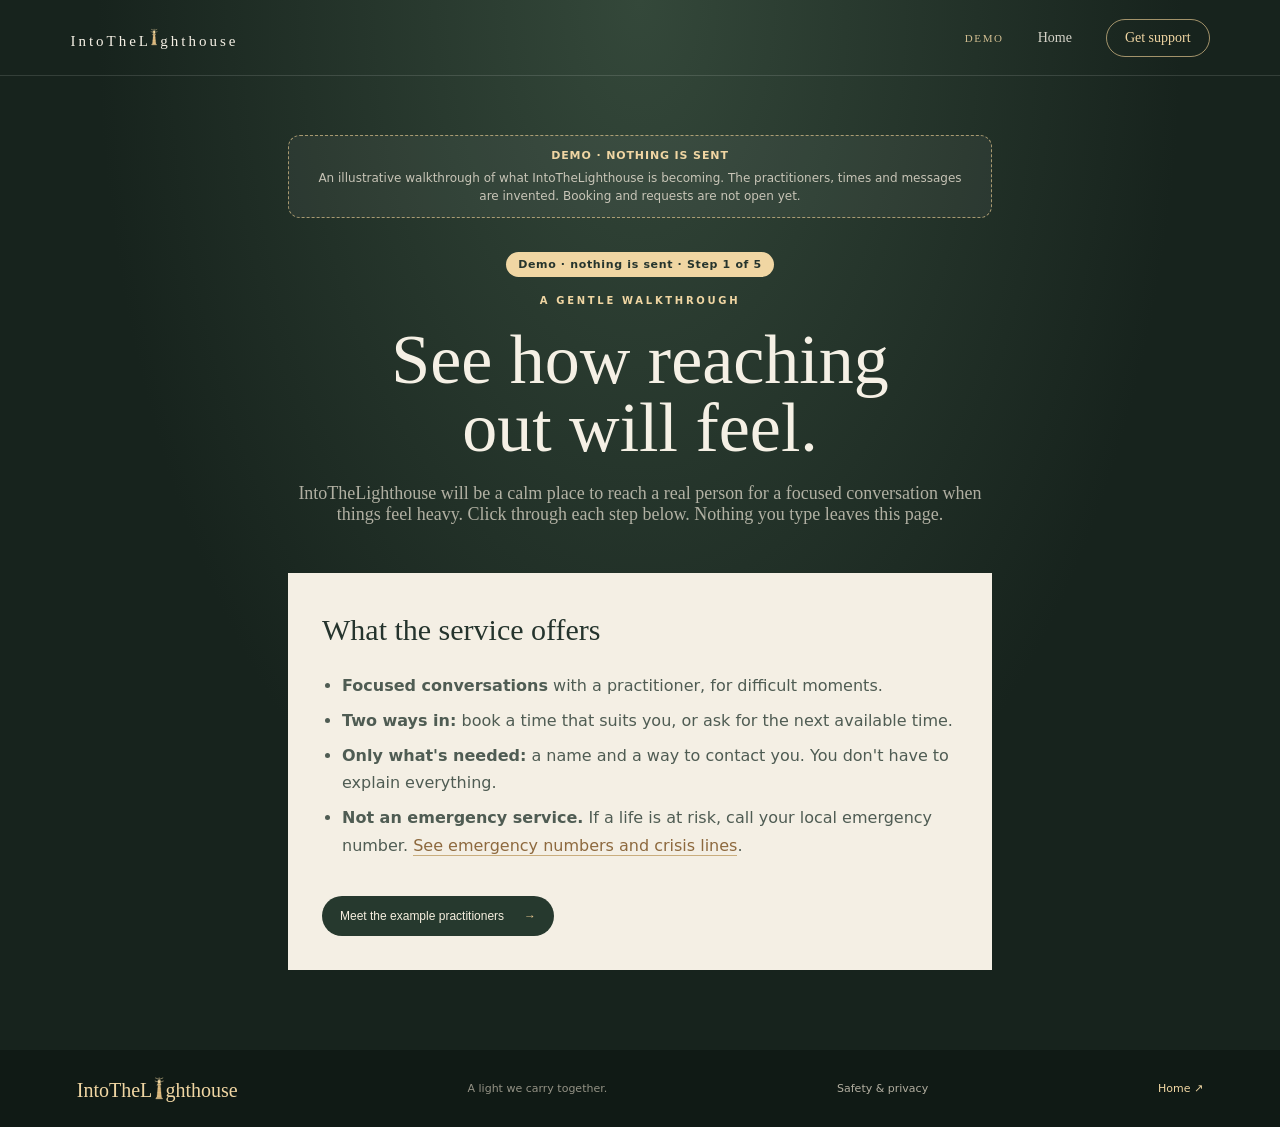
==== commit aed1ecb3: "Carry the lighthouse-as-"i" wordmark into this branch Co-Authored-By: Claude Opus 5.5 <noreply@anthr" ====
--- a/demo/index.html
+++ b/demo/index.html
@@ -1 +1 @@
-<!doctype html><html lang="en"><head><meta charset="utf-8"><meta name="viewport" content="width=device-width,initial-scale=1"><meta name="theme-color" content="#17231d"><meta name="robots" content="noindex, nofollow"><meta name="description" content="Demo walkthrough of the IntoTheLighthouse support journey. Fictional examples; nothing is sent."><title>Demo walkthrough — IntoTheLighthouse</title><link rel="stylesheet" href="../styles.css"><link rel="stylesheet" href="../support.css"><link rel="stylesheet" href="demo.css"></head><body class="support-page demo-page"><header class="topbar"><a class="ecosystem" href="../index.html" aria-label="IntoTheLighthouse"><span class="lighthouse-i" role="img" aria-label="I represented by a lighthouse"><svg viewBox="0 0 44 112" aria-hidden="true" focusable="false"><path class="light-rays" d="M21 8L3 1M23 8L41 1M22 5V0"/><path class="tower" d="M16 39H28L34 104H10L16 39Z"/><path class="tower-detail" d="M16 57H28M14 78H30M12 96H32"/><path class="gallery" d="M12 38H32L29 31H15L12 38Z"/><path class="lantern" d="M16 30V18H28V30M14 18H30L27 13H17L14 18Z"/><path class="lantern-glow" d="M12 21L1 17M32 21L43 17"/><path class="base" d="M7 105H37L40 110H4L7 105Z"/></svg></span><span class="brand-letters">ntoTheLighthouse</span></a><nav><a class="demo-nav-tag" href="#demo">Demo</a><a href="../index.html">Home</a><a class="active" href="../support.html">Get support</a></nav></header><main class="support-main single-panel demo-main" id="demo"><div class="demo-ribbon" role="note"><strong>Demo · nothing is sent</strong><span>An illustrative walkthrough of what IntoTheLighthouse is becoming. The practitioners, times and messages are invented. Booking and requests are not open yet.</span></div><section class="demo-step" data-step="welcome" aria-labelledby="s-welcome"><p class="demo-badge">Demo · nothing is sent · Step 1 of 5</p><p class="overline">A gentle walkthrough</p><h1 id="s-welcome">See how reaching<br>out will feel.</h1><p class="support-intro">IntoTheLighthouse will be a calm place to reach a real person for a focused conversation when things feel heavy. Click through each step below. Nothing you type leaves this page.</p><div class="setup-panel demo-card"><h2>What the service offers</h2><ul class="demo-points"><li><strong>Focused conversations</strong> with a practitioner, for difficult moments.</li><li><strong>Two ways in:</strong> book a time that suits you, or ask for the next available time.</li><li><strong>Only what's needed:</strong> a name and a way to contact you. You don't have to explain everything.</li><li><strong>Not an emergency service.</strong> If a life is at risk, call your local emergency number. <a href="../safety.html#emergency">See emergency numbers and crisis lines</a>.</li></ul><button class="choice-button" type="button" data-go="practitioners">Meet the example practitioners <span>→</span></button></div></section><section class="demo-step" data-step="practitioners" aria-labelledby="s-practitioners" hidden><p class="demo-badge">Demo · nothing is sent · Step 2 of 5</p><p class="overline">Meet the practitioners</p><h1 id="s-practitioners">Gentle people,<br>ready to listen.</h1><p class="support-intro">These are fictional examples to show how practitioners will be introduced. They are not real people.</p><div class="demo-people" id="demo-people"></div><div class="demo-nav"><button class="demo-back" type="button" data-go="welcome">← Back</button><button class="choice-button" type="button" data-go="choose">Continue <span>→</span></button></div></section><section class="demo-step" data-step="choose" aria-labelledby="s-choose" hidden><p class="demo-badge">Demo · nothing is sent · Step 3 of 5</p><p class="overline">You don't have to figure it all out</p><h1 id="s-choose">How would you like<br>to reach out?</h1><div class="choice-grid"><section class="choice-card"><span class="choice-symbol" aria-hidden="true">◷</span><p class="choice-kicker">PLAN A TIME</p><h2>Book a session</h2><p>Choose a practitioner and a time from their real availability. In this demo, the times are examples.</p><button class="choice-button" type="button" data-go="book">Try booking <span>→</span></button></section><section class="choice-card urgent"><span class="choice-symbol" aria-hidden="true">☼</span><p class="choice-kicker">NEED SUPPORT SOONER?</p><h2>Request the next available time</h2><p>Share the essentials, and the practitioners who are available will be told. In this demo, nothing is sent.</p><button class="choice-button" type="button" data-go="request">Try a request <span>→</span></button></section></div><div class="demo-nav"><button class="demo-back" type="button" data-go="practitioners">← Back</button></div></section><section class="demo-step" data-step="book" aria-labelledby="s-book" hidden><p class="demo-badge">Demo · nothing is sent · Step 4 of 5</p><p class="overline">Book a session (example)</p><h1 id="s-book">Find a time<br>to talk.</h1><form class="request-form demo-form" id="demo-book" novalidate><fieldset class="demo-fieldset"><legend>Who would you like to talk with?</legend><div class="demo-options" id="book-people"></div></fieldset><fieldset class="demo-fieldset"><legend>Example times <span>(invented for this demo)</span></legend><div class="demo-slots" id="book-slots"></div></fieldset><label for="book-name">Your first name</label><input id="book-name" autocomplete="off"><p class="form-note demo-error" id="book-error" role="alert"></p><button class="choice-button submit-button" type="submit">Preview my booking <span>→</span></button><p class="form-note">Demo · nothing is sent. When booking opens, times will come only from each practitioner's real calendar.</p></form><div class="demo-nav"><button class="demo-back" type="button" data-go="choose">← Back</button></div></section><section class="demo-step" data-step="request" aria-labelledby="s-request" hidden><p class="demo-badge">Demo · nothing is sent · Step 4 of 5</p><p class="overline">Request the earliest available support (example)</p><h1 id="s-request">You don't need<br>the perfect words.</h1><form class="request-form demo-form" id="demo-request" novalidate><label for="req-name">Your name</label><input id="req-name" autocomplete="off"><label for="req-method">How should we contact you?</label><select id="req-method"><option>Email</option><option>Phone</option></select><input id="req-contact" autocomplete="off" placeholder="An example email or phone number" aria-label="Contact detail"><label for="req-note">Anything you'd like the practitioner to know? <span>(optional)</span></label><textarea id="req-note" rows="3" placeholder="Share as much or as little as you like."></textarea><label class="consent"><input id="req-consent" type="checkbox"> I agree to be contacted about arranging a support session.</label><p class="form-note demo-error" id="req-error" role="alert"></p><button class="choice-button submit-button" type="submit">Preview my request <span>→</span></button><p class="form-note">Demo · nothing is sent. Please don't type real personal details here.</p></form><div class="demo-nav"><button class="demo-back" type="button" data-go="choose">← Back</button></div></section><section class="demo-step" data-step="done" aria-labelledby="s-done" hidden><p class="demo-badge">Demo · nothing is sent · Step 5 of 5</p><p class="overline">What would happen next</p><h1 id="s-done">Thank you for<br>reaching out.</h1><div class="setup-panel demo-card"><p class="demo-summary" id="demo-summary"></p><h2>In the real service</h2><ol class="demo-points" id="demo-next"></ol><p class="demo-sent"><strong>Demo · nothing is sent.</strong> Nothing was stored or sent, and what you typed has been cleared.</p><div class="demo-nav center"><button class="choice-button" type="button" data-restart>Start the walkthrough again <span>↺</span></button></div></div></section></main><footer><a class="footer-brand" href="../index.html" aria-label="IntoTheLighthouse"><span class="lighthouse-i" role="img" aria-label="I represented by a lighthouse"><svg viewBox="0 0 44 112" aria-hidden="true" focusable="false"><path class="light-rays" d="M21 8L3 1M23 8L41 1M22 5V0"/><path class="tower" d="M16 39H28L34 104H10L16 39Z"/><path class="tower-detail" d="M16 57H28M14 78H30M12 96H32"/><path class="gallery" d="M12 38H32L29 31H15L12 38Z"/><path class="lantern" d="M16 30V18H28V30M14 18H30L27 13H17L14 18Z"/><path class="lantern-glow" d="M12 21L1 17M32 21L43 17"/><path class="base" d="M7 105H37L40 110H4L7 105Z"/></svg></span>ntoTheLighthouse</a><span>A light we carry together.</span><a class="footer-safety" href="../safety.html">Safety &amp; privacy</a><a href="../index.html">Home ↗</a></footer><script src="demo.js"></script></body></html>+<!doctype html><html lang="en"><head><meta charset="utf-8"><meta name="viewport" content="width=device-width,initial-scale=1"><meta name="theme-color" content="#17231d"><meta name="robots" content="noindex, nofollow"><meta name="description" content="Demo walkthrough of the IntoTheLighthouse support journey. Fictional examples; nothing is sent."><title>Demo walkthrough — IntoTheLighthouse</title><link rel="stylesheet" href="../styles.css"><link rel="stylesheet" href="../support.css"><link rel="stylesheet" href="demo.css"></head><body class="support-page demo-page"><header class="topbar"><a class="ecosystem" href="../index.html" aria-label="IntoTheLighthouse"><span class="brand-letters">IntoTheL</span><span class="lighthouse-i" role="img" aria-label="i represented by a lighthouse"><svg viewBox="0 0 44 112" aria-hidden="true" focusable="false"><path class="light-rays" d="M21 8L3 1M23 8L41 1M22 5V0"/><path class="tower" d="M16 39H28L34 104H10L16 39Z"/><path class="tower-detail" d="M16 57H28M14 78H30M12 96H32"/><path class="gallery" d="M12 38H32L29 31H15L12 38Z"/><path class="lantern" d="M16 30V18H28V30M14 18H30L27 13H17L14 18Z"/><path class="lantern-glow" d="M12 21L1 17M32 21L43 17"/><path class="base" d="M7 105H37L40 110H4L7 105Z"/></svg></span><span class="brand-letters">ghthouse</span></a><nav><a class="demo-nav-tag" href="#demo">Demo</a><a href="../index.html">Home</a><a class="active" href="../support.html">Get support</a></nav></header><main class="support-main single-panel demo-main" id="demo"><div class="demo-ribbon" role="note"><strong>Demo · nothing is sent</strong><span>An illustrative walkthrough of what IntoTheLighthouse is becoming. The practitioners, times and messages are invented. Booking and requests are not open yet.</span></div><section class="demo-step" data-step="welcome" aria-labelledby="s-welcome"><p class="demo-badge">Demo · nothing is sent · Step 1 of 5</p><p class="overline">A gentle walkthrough</p><h1 id="s-welcome">See how reaching<br>out will feel.</h1><p class="support-intro">IntoTheLighthouse will be a calm place to reach a real person for a focused conversation when things feel heavy. Click through each step below. Nothing you type leaves this page.</p><div class="setup-panel demo-card"><h2>What the service offers</h2><ul class="demo-points"><li><strong>Focused conversations</strong> with a practitioner, for difficult moments.</li><li><strong>Two ways in:</strong> book a time that suits you, or ask for the next available time.</li><li><strong>Only what's needed:</strong> a name and a way to contact you. You don't have to explain everything.</li><li><strong>Not an emergency service.</strong> If a life is at risk, call your local emergency number. <a href="../safety.html#emergency">See emergency numbers and crisis lines</a>.</li></ul><button class="choice-button" type="button" data-go="practitioners">Meet the example practitioners <span>→</span></button></div></section><section class="demo-step" data-step="practitioners" aria-labelledby="s-practitioners" hidden><p class="demo-badge">Demo · nothing is sent · Step 2 of 5</p><p class="overline">Meet the practitioners</p><h1 id="s-practitioners">Gentle people,<br>ready to listen.</h1><p class="support-intro">These are fictional examples to show how practitioners will be introduced. They are not real people.</p><div class="demo-people" id="demo-people"></div><div class="demo-nav"><button class="demo-back" type="button" data-go="welcome">← Back</button><button class="choice-button" type="button" data-go="choose">Continue <span>→</span></button></div></section><section class="demo-step" data-step="choose" aria-labelledby="s-choose" hidden><p class="demo-badge">Demo · nothing is sent · Step 3 of 5</p><p class="overline">You don't have to figure it all out</p><h1 id="s-choose">How would you like<br>to reach out?</h1><div class="choice-grid"><section class="choice-card"><span class="choice-symbol" aria-hidden="true">◷</span><p class="choice-kicker">PLAN A TIME</p><h2>Book a session</h2><p>Choose a practitioner and a time from their real availability. In this demo, the times are examples.</p><button class="choice-button" type="button" data-go="book">Try booking <span>→</span></button></section><section class="choice-card urgent"><span class="choice-symbol" aria-hidden="true">☼</span><p class="choice-kicker">NEED SUPPORT SOONER?</p><h2>Request the next available time</h2><p>Share the essentials, and the practitioners who are available will be told. In this demo, nothing is sent.</p><button class="choice-button" type="button" data-go="request">Try a request <span>→</span></button></section></div><div class="demo-nav"><button class="demo-back" type="button" data-go="practitioners">← Back</button></div></section><section class="demo-step" data-step="book" aria-labelledby="s-book" hidden><p class="demo-badge">Demo · nothing is sent · Step 4 of 5</p><p class="overline">Book a session (example)</p><h1 id="s-book">Find a time<br>to talk.</h1><form class="request-form demo-form" id="demo-book" novalidate><fieldset class="demo-fieldset"><legend>Who would you like to talk with?</legend><div class="demo-options" id="book-people"></div></fieldset><fieldset class="demo-fieldset"><legend>Example times <span>(invented for this demo)</span></legend><div class="demo-slots" id="book-slots"></div></fieldset><label for="book-name">Your first name</label><input id="book-name" autocomplete="off"><p class="form-note demo-error" id="book-error" role="alert"></p><button class="choice-button submit-button" type="submit">Preview my booking <span>→</span></button><p class="form-note">Demo · nothing is sent. When booking opens, times will come only from each practitioner's real calendar.</p></form><div class="demo-nav"><button class="demo-back" type="button" data-go="choose">← Back</button></div></section><section class="demo-step" data-step="request" aria-labelledby="s-request" hidden><p class="demo-badge">Demo · nothing is sent · Step 4 of 5</p><p class="overline">Request the earliest available support (example)</p><h1 id="s-request">You don't need<br>the perfect words.</h1><form class="request-form demo-form" id="demo-request" novalidate><label for="req-name">Your name</label><input id="req-name" autocomplete="off"><label for="req-method">How should we contact you?</label><select id="req-method"><option>Email</option><option>Phone</option></select><input id="req-contact" autocomplete="off" placeholder="An example email or phone number" aria-label="Contact detail"><label for="req-note">Anything you'd like the practitioner to know? <span>(optional)</span></label><textarea id="req-note" rows="3" placeholder="Share as much or as little as you like."></textarea><label class="consent"><input id="req-consent" type="checkbox"> I agree to be contacted about arranging a support session.</label><p class="form-note demo-error" id="req-error" role="alert"></p><button class="choice-button submit-button" type="submit">Preview my request <span>→</span></button><p class="form-note">Demo · nothing is sent. Please don't type real personal details here.</p></form><div class="demo-nav"><button class="demo-back" type="button" data-go="choose">← Back</button></div></section><section class="demo-step" data-step="done" aria-labelledby="s-done" hidden><p class="demo-badge">Demo · nothing is sent · Step 5 of 5</p><p class="overline">What would happen next</p><h1 id="s-done">Thank you for<br>reaching out.</h1><div class="setup-panel demo-card"><p class="demo-summary" id="demo-summary"></p><h2>In the real service</h2><ol class="demo-points" id="demo-next"></ol><p class="demo-sent"><strong>Demo · nothing is sent.</strong> Nothing was stored or sent, and what you typed has been cleared.</p><div class="demo-nav center"><button class="choice-button" type="button" data-restart>Start the walkthrough again <span>↺</span></button></div></div></section></main><footer><a class="footer-brand" href="../index.html" aria-label="IntoTheLighthouse">IntoTheL<span class="lighthouse-i" role="img" aria-label="i represented by a lighthouse"><svg viewBox="0 0 44 112" aria-hidden="true" focusable="false"><path class="light-rays" d="M21 8L3 1M23 8L41 1M22 5V0"/><path class="tower" d="M16 39H28L34 104H10L16 39Z"/><path class="tower-detail" d="M16 57H28M14 78H30M12 96H32"/><path class="gallery" d="M12 38H32L29 31H15L12 38Z"/><path class="lantern" d="M16 30V18H28V30M14 18H30L27 13H17L14 18Z"/><path class="lantern-glow" d="M12 21L1 17M32 21L43 17"/><path class="base" d="M7 105H37L40 110H4L7 105Z"/></svg></span>ghthouse</a><span>A light we carry together.</span><a class="footer-safety" href="../safety.html">Safety &amp; privacy</a><a href="../index.html">Home ↗</a></footer><script src="demo.js"></script></body></html>
--- a/styles.css
+++ b/styles.css
@@ -1,5 +1,5 @@
 :root{--night:#17231d;--night2:#202f27;--cream:#f5f0e5;--gold:#d9b477;--gold2:#f0d6a3;--ink:#25342d;--muted:#6d776e}*{box-sizing:border-box}html{scroll-behavior:smooth}body{margin:0;background:var(--night);color:var(--cream);font-family:"DM Sans",sans-serif}a{color:inherit;text-decoration:none}.topbar{height:76px;position:absolute;z-index:10;inset:0 0 auto;display:flex;align-items:center;justify-content:space-between;padding:0 5.5vw;border-bottom:1px solid #ffffff20}.ecosystem{display:flex;align-items:center;gap:12px;font:500 15px "Cormorant Garamond",serif;letter-spacing:.2em}.sun-mark{font-size:28px;color:var(--gold)}nav{display:flex;align-items:center;gap:34px;font:14px "Cormorant Garamond",serif}nav a{opacity:.85}nav a:hover,nav .active{color:var(--gold2);opacity:1}nav a:last-child{border:1px solid #e7c991aa;border-radius:30px;padding:10px 18px}nav a span{margin-left:8px}.hero{min-height:760px;height:100svh;max-height:980px;position:relative;display:grid;place-items:center;overflow:hidden;background:radial-gradient(ellipse at 66% 28%,#b77e4a 0,#52604d 24%,#26392e 52%,#17231d 80%)}.landscape{position:absolute;inset:0;overflow:hidden;background:linear-gradient(180deg,#6b7370 0%,#c18e62 30%,#435246 58%,#18271f 100%)}.sun{position:absolute;width:190px;height:190px;border-radius:50%;right:19%;top:13%;background:radial-gradient(circle,#fff2c7 0,#f6c879 13%,#e5a65e55 43%,transparent 72%);filter:blur(2px);box-shadow:0 0 100px 45px #efb96b55}.mountain{position:absolute;left:-5%;width:115%;height:55%;bottom:20%;clip-path:polygon(0 70%,12% 42%,20% 56%,35% 20%,47% 53%,61% 15%,72% 48%,85% 24%,100% 61%,100% 100%,0 100%)}.mountain-back{background:linear-gradient(140deg,#4e5b50,#8c795f 48%,#314338);opacity:.9}.mountain-front{bottom:12%;height:48%;clip-path:polygon(0 50%,14% 26%,28% 57%,43% 19%,56% 53%,72% 12%,87% 48%,100% 30%,100% 100%,0 100%);background:linear-gradient(150deg,#35483b,#1c3027 70%)}.mist{position:absolute;inset:43% 0 16%;background:linear-gradient(180deg,transparent,#e7d0a322 20%,#d5d0b31c 50%,transparent);filter:blur(18px)}.forest{position:absolute;bottom:0;left:0;right:0;height:29%;background:linear-gradient(0deg,#111d17 0%,#1c3024dd 62%,transparent);clip-path:polygon(0 33%,3% 10%,5% 40%,8% 4%,11% 42%,14% 13%,18% 44%,21% 6%,24% 42%,27% 16%,31% 45%,35% 8%,39% 40%,43% 15%,47% 48%,52% 8%,56% 43%,60% 11%,64% 48%,69% 5%,73% 40%,77% 12%,81% 45%,85% 6%,89% 43%,93% 14%,97% 42%,100% 10%,100% 100%,0 100%)}.hero-shade{position:absolute;inset:0;background:linear-gradient(90deg,#121d19b8,#17231d65 48%,#17231d36),linear-gradient(0deg,#111d17 0%,transparent 28%,#17231d22 100%)}.hero-content{position:relative;z-index:2;text-align:center;width:min(700px,88vw);padding:100px 0 70px}.hope-emblem{height:110px;display:flex;align-items:center;justify-content:center;position:relative;color:var(--gold2);margin-bottom:6px}.emblem-rays{font-size:80px;text-shadow:0 0 28px #f8d69b}.emblem-hands{position:absolute;top:58px;font-size:68px;transform:rotate(180deg);font-family:serif;text-shadow:0 0 20px #f8d69b}.overline{text-transform:uppercase;letter-spacing:.27em;font-size:10px;color:var(--gold2);font-weight:600}.hero h1{font:500 clamp(64px,10vw,112px)/.9 "Cormorant Garamond",serif;letter-spacing:.09em;margin:18px 0 10px;text-shadow:0 3px 30px #1118}.tagline{font:italic clamp(18px,2.6vw,27px) "Cormorant Garamond",serif;color:#f2e8d4;margin:0}.ornament{display:flex;align-items:center;justify-content:center;gap:13px;color:var(--gold2);margin:22px auto;font-size:19px}.ornament span{height:1px;width:110px;background:linear-gradient(90deg,transparent,var(--gold))}.ornament span:last-child{transform:rotate(180deg)}.intro{max-width:480px;margin:0 auto;color:#f7f1e7e8;font:16px/1.8 "Cormorant Garamond",serif}.primary-button{display:inline-flex;align-items:center;gap:28px;margin-top:27px;padding:15px 30px;border:1px solid #ffe0a3;border-radius:40px;background:linear-gradient(120deg,#d79a4c,#a86b2d);box-shadow:0 0 28px #e5a84d88,inset 0 1px #fff8;color:#fff9ed;font:600 15px "Cormorant Garamond",serif;transition:transform .2s,box-shadow .2s}.primary-button:hover{transform:translateY(-2px);box-shadow:0 0 38px #e5a84dbb}.primary-button span{font-family:sans-serif}.gentle-note{margin:16px 0 0;color:#eee5d1a8;font:italic 13px "Cormorant Garamond",serif}.hero-foot{position:absolute;bottom:25px;left:5.5vw;right:5.5vw;display:flex;justify-content:space-between;color:#f2e8d477;font-size:8px;letter-spacing:.25em}.essentials{background:var(--night);display:grid;grid-template-columns:repeat(4,1fr);padding:58px 7vw 68px;gap:32px}.principle{text-align:center;padding:0 16px;border-right:1px solid #e4c58b38}.principle:last-child{border:0}.principle-icon{color:var(--gold);font-size:30px}.principle h2{font:500 15px "Cormorant Garamond",serif;letter-spacing:.14em;text-transform:uppercase;margin:12px 0}.principle p{font:14px/1.6 "Cormorant Garamond",serif;color:#e9e3d4b8;max-width:230px;margin:auto}.closing{text-align:center;background:linear-gradient(180deg,#f0ebdf,#e7e0d1);color:var(--ink);padding:90px 20px 100px}.closing .overline{color:#9c7847}.closing h2{font:500 clamp(38px,5vw,60px)/1.05 "Cormorant Garamond",serif;margin:18px 0 26px}.text-link{display:inline-block;color:#8d693e;border-bottom:1px solid #b18a56;padding:0 0 9px;font:600 13px "DM Sans",sans-serif}.text-link span{margin-left:14px}footer{display:flex;align-items:center;justify-content:space-between;padding:27px 6vw;background:#101a15;color:#d8d0c0a8;font-size:11px}footer .footer-brand{font:500 20px "Cormorant Garamond",serif;letter-spacing:.18em;color:var(--gold2)}footer a:last-child{color:var(--gold2)}@media(max-width:700px){.topbar{height:68px;padding:0 5vw}.ecosystem{font-size:12px}nav{gap:14px;font-size:12px}nav a:nth-child(2){display:none}nav a:last-child{padding:9px 13px}.hero{min-height:720px}.hero-content{padding-top:95px}.hero h1{font-size:68px}.tagline{font-size:19px}.intro{font-size:15px;max-width:360px}.hero-foot{font-size:7px;letter-spacing:.13em;bottom:17px}.hero-foot span:last-child{display:none}.essentials{grid-template-columns:repeat(2,1fr);padding:42px 5vw;gap:30px 10px}.principle{border:0;padding:0 8px}.principle:nth-child(odd){border-right:1px solid #e4c58b38}.principle p{font-size:13px}footer{gap:14px;flex-wrap:wrap}footer>span{order:3;width:100%}}@media(prefers-reduced-motion:reduce){html{scroll-behavior:auto}*{transition:none!important}}
-/* The "I" of IntoTheLighthouse is a lighthouse: the letter becomes the brand's beacon. */
+/* The "i" of "Lighthouse" is a lighthouse: the letter becomes the brand's beacon. */
 .itl-wordmark{display:flex;align-items:center;justify-content:center;gap:.015em;white-space:nowrap}
 /* "IntoTheLighthouse" is longer than the old wordmark: scale it to fit the hero on every screen width. */
 .hero .itl-wordmark{font-size:clamp(30px,9.4vw,76px)}
@@ -24,6 +24,10 @@
 .ecosystem .lighthouse-i{width:.42em;height:1.55em;margin:0 .12em -.015em;flex:0 0 auto}
 .ecosystem .lighthouse-i svg{display:block;width:100%;height:100%;overflow:visible}
 @media(max-width:700px){.ecosystem .lighthouse-i{height:1.55em;width:.42em;margin-left:.12em;margin-right:.12em}}
+/* Mid-word lighthouse (the "i" of Lighthouse): the letters before it already carry .2em tracking, so space only after it. */
+.ecosystem .lighthouse-i{margin-left:0;margin-right:.2em}
+/* Mid-word lighthouse (the "i" of Lighthouse): the letters before it already carry .2em tracking, so space only after it. */
+.ecosystem .lighthouse-i{margin-left:0;margin-right:.2em}
 
 
 /* A calm, expandable explanation of the IntoTheLighthouse connection experience. */
